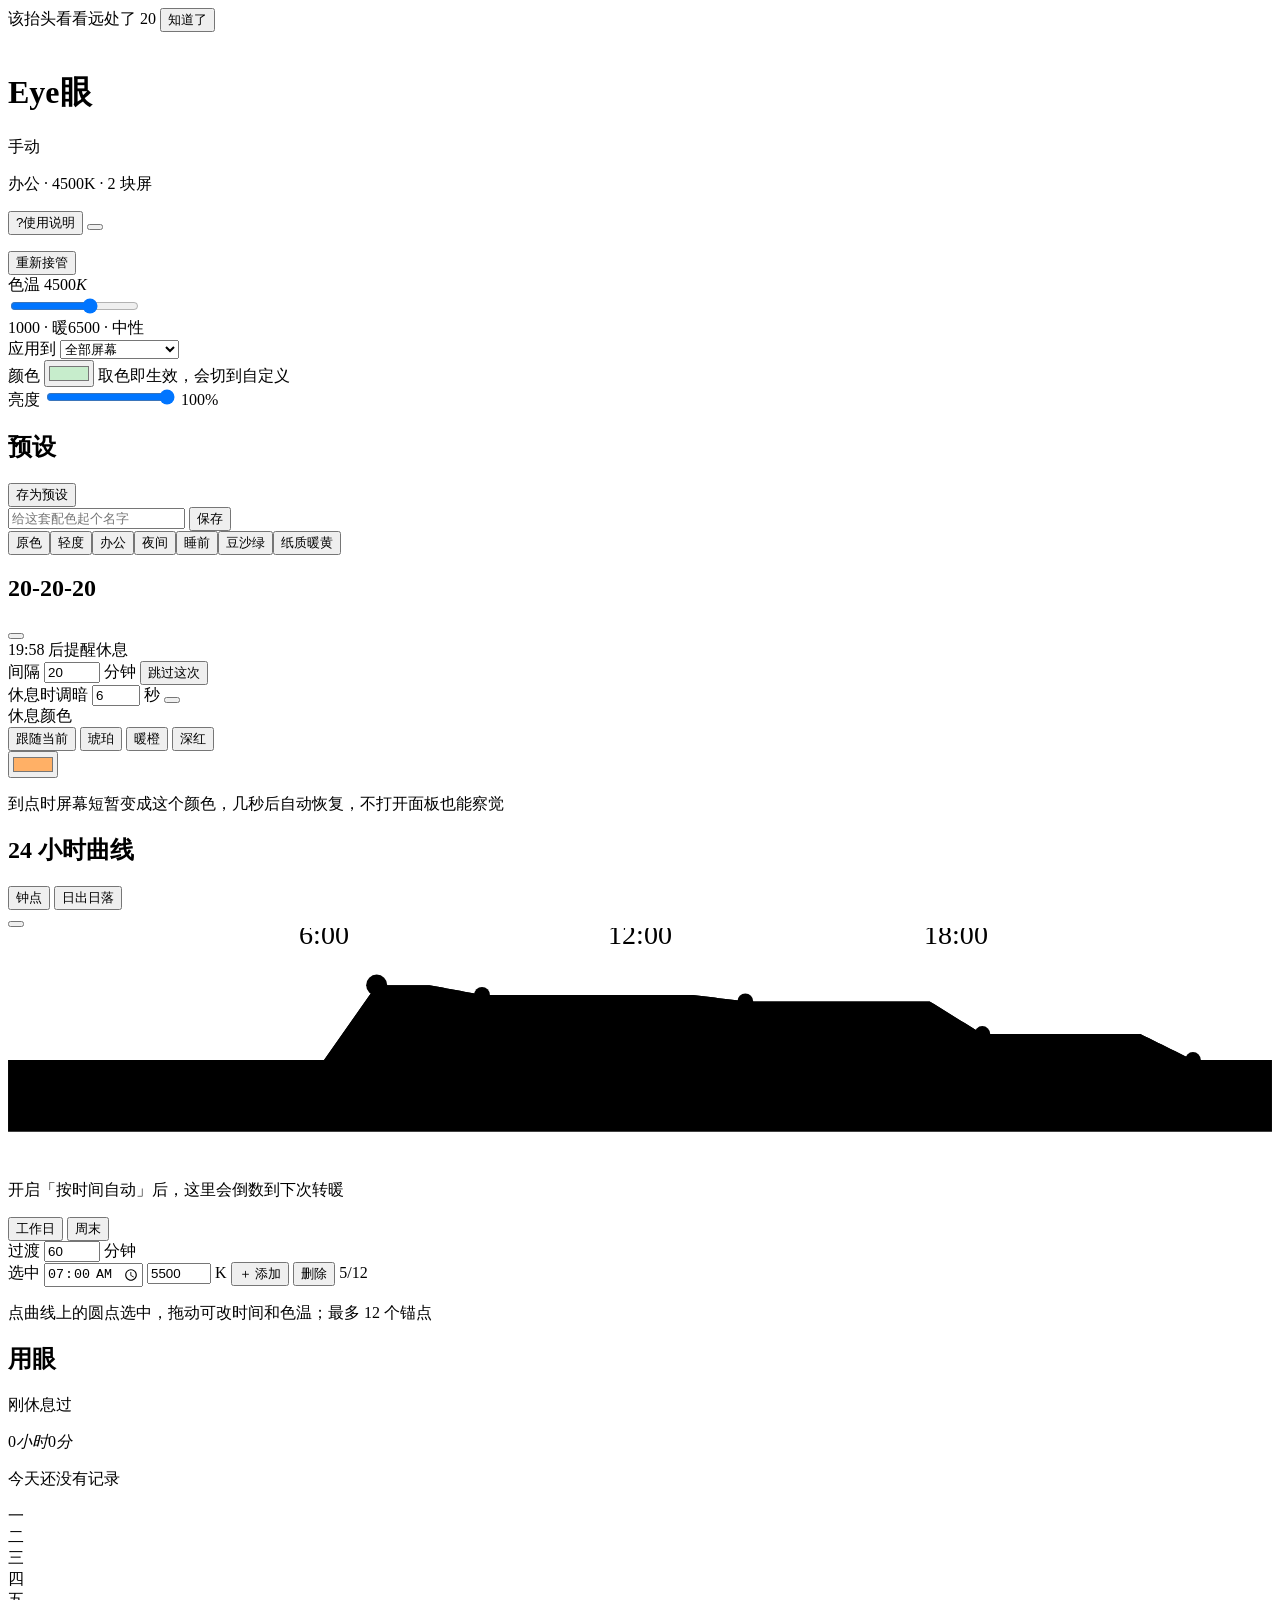
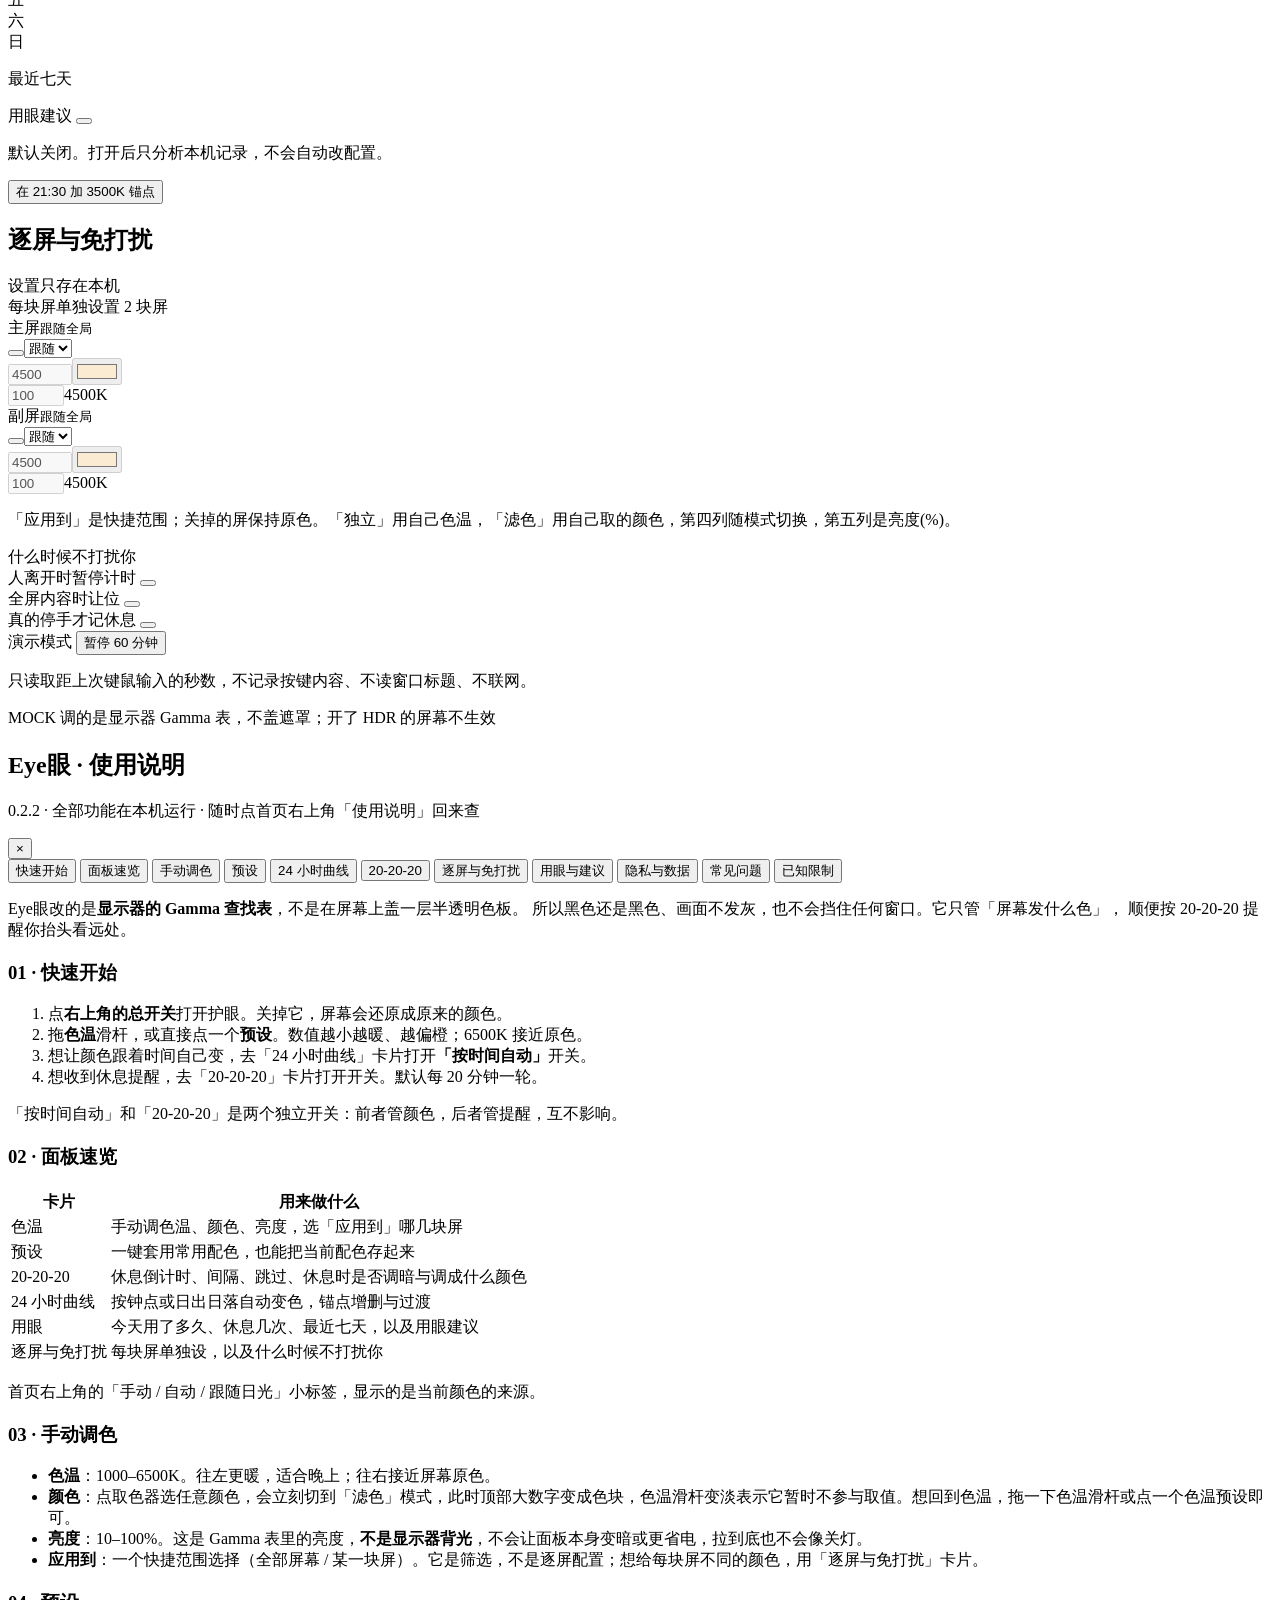
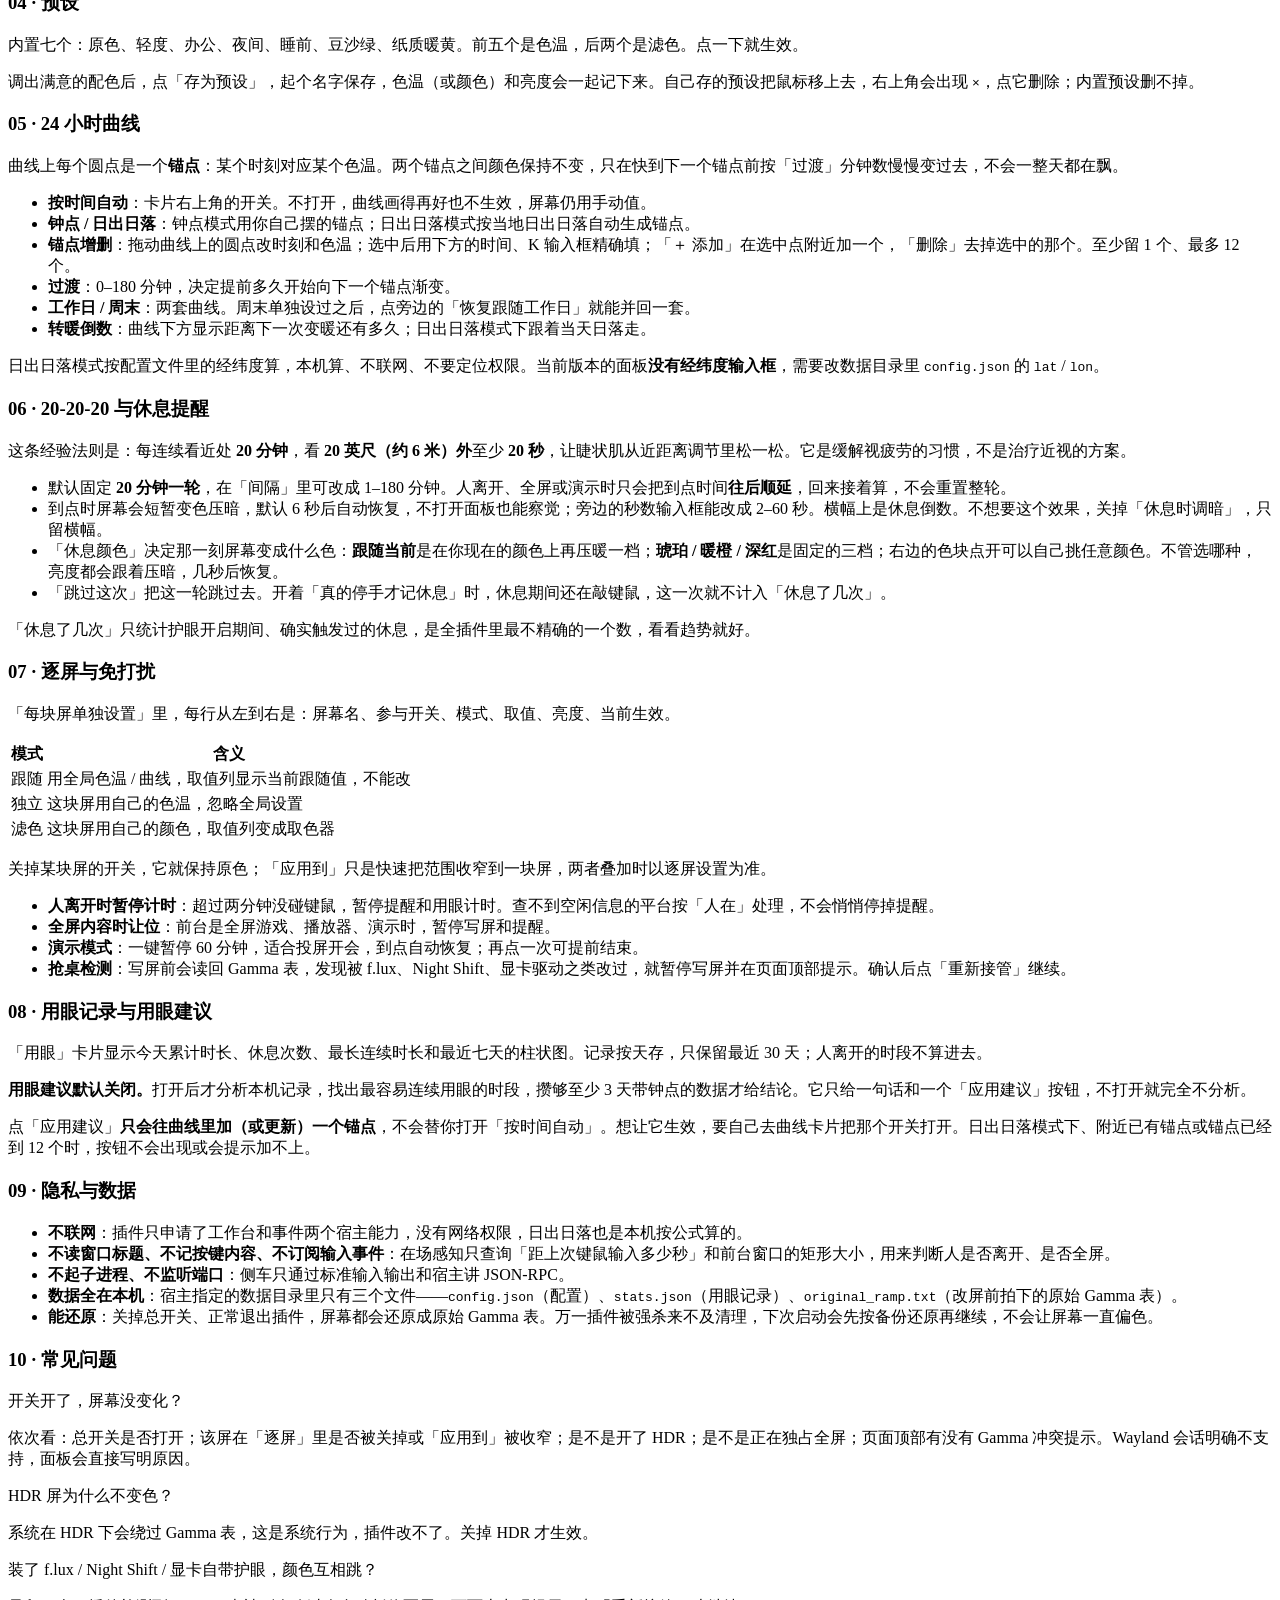
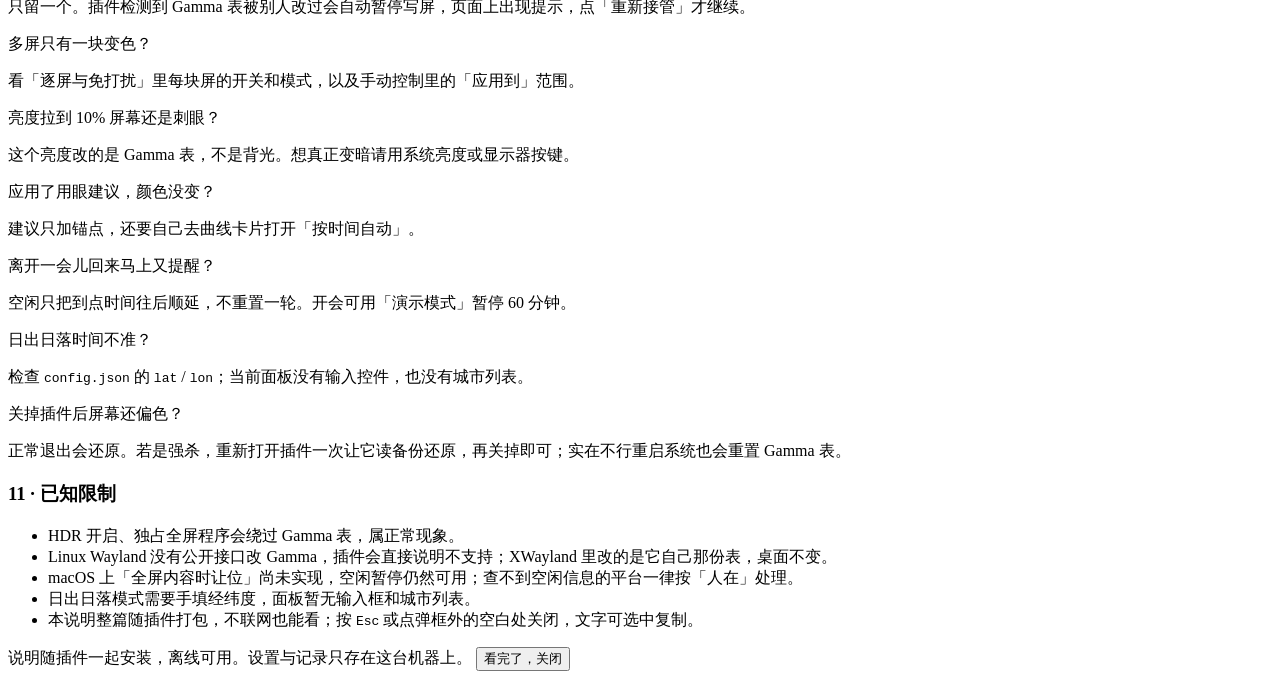
==== ui/index.html @ 9e2c1bf6 "feat: 休息压暗的颜色可选，跟随当前/固定色温/自选颜色 原来只有一种：在当前色温上乘 0.55 再压暖一档，亮度乘 0.7。现在多两档： 固定色温（琥珀 1900K / 暖橙 2400K / 深" ====
<!doctype html>
<html lang="zh-CN">
  <head>
    <meta charset="utf-8" />
    <meta name="viewport" content="width=device-width, initial-scale=1" />
    <title>Eye眼</title>
    <script src="theme.js"></script>
    <link rel="stylesheet" href="style.css" />
  </head>
  <body>
    <div id="banner" class="banner hidden">
      <span class="banner-title">该抬头看看远处了</span>
      <span id="bannerCount" class="banner-count">20</span>
      <button id="bannerClose" class="banner-btn">知道了</button>
    </div>

    <header class="head">
      <div class="brand">
        <img class="mark" src="icon.png" alt="" />
        <div>
          <div class="title-row">
            <h1>Eye眼</h1>
            <span id="mode" class="pill">手动</span>
          </div>
          <p id="sub" class="sub">正在连接…</p>
        </div>
      </div>
      <div class="head-actions">
        <button id="helpBtn" class="help-trigger" type="button" title="打开使用说明" aria-label="打开使用说明">
          <span class="help-mark" aria-hidden="true">?</span><span class="help-label">使用说明</span>
        </button>
        <button id="enabled" class="switch" role="switch" aria-checked="false" title="开关护眼">
          <span class="knob"></span>
        </button>
      </div>
    </header>

    <p id="supportNote" class="note blocked hidden"></p>
    <p id="hdrNote" class="note hidden"></p>
    <div id="conflictNote" class="note blocked hidden conflict-note">
      <span id="conflictText"></span>
      <button id="gammaResume" class="ghost compact">重新接管</button>
    </div>

    <main class="grid">
      <!-- ------------------------------------------------------------ 手动控制 -->
      <section class="card control">
        <div class="hero-head">
          <span class="label">色温</span>
          <span class="big" id="heroValue"><span id="kelvinNum">4500</span><i>K</i></span>
        </div>
        <input id="kelvin" class="range-temp" type="range" min="1000" max="6500" step="50" />
        <div class="scale"><span>1000 · 暖</span><span>6500 · 中性</span></div>

        <div class="divider"></div>

        <div class="row">
          <label for="target">应用到</label>
          <select id="target"></select>
        </div>

        <div class="row">
          <label for="color">颜色</label>
          <input id="color" type="color" value="#c7edcc" />
          <span class="muted">取色即生效，会切到自定义</span>
        </div>

        <div class="row">
          <label for="brightness">亮度</label>
          <input id="brightness" class="range-dim" type="range" min="10" max="100" step="1" />
          <span id="brightnessVal" class="val">100%</span>
        </div>
      </section>

      <!-- -------------------------------------------------------------- 预设 -->
      <section class="card presets-card">
        <div class="card-head">
          <h2>预设</h2>
          <button id="savePreset" class="ghost compact">存为预设</button>
        </div>
        <div id="presetForm" class="preset-form hidden">
          <input id="presetName" type="text" maxlength="24" placeholder="给这套配色起个名字" />
          <button id="presetConfirm" class="ghost">保存</button>
        </div>
        <div id="presets" class="presets"></div>
      </section>

      <!-- ---------------------------------------------------------- 20-20-20 -->
      <section class="card break-card">
        <div class="card-head">
          <h2>20-20-20</h2>
          <button id="breakOn" class="switch" role="switch" aria-checked="false" title="休息提醒">
            <span class="knob"></span>
          </button>
        </div>
        <div class="clock">
          <span id="breakTime" class="clock-num">20:00</span>
          <span id="breakCap" class="clock-cap">后提醒休息</span>
        </div>
        <div class="bar"><div id="breakBar" class="bar-fill"></div></div>
        <div class="row compact">
          <label for="workMinutes">间隔</label>
          <input id="workMinutes" class="num" type="number" min="1" max="180" step="1" />
          <span class="unit">分钟</span>
          <button id="skip" class="ghost">跳过这次</button>
        </div>
        <div class="row compact">
          <label class="row-label grow">休息时调暗</label>
          <input
            id="dimSeconds"
            class="num small"
            type="number"
            min="2"
            max="60"
            step="1"
            title="压暗持续多少秒"
          />
          <span class="unit">秒</span>
          <button id="dimScreen" class="switch" role="switch" aria-checked="true" title="休息时把屏幕调暖压暗">
            <span class="knob"></span>
          </button>
        </div>
        <div class="row compact">
          <label class="row-label grow">休息颜色</label>
          <div class="seg small" id="restTintSeg">
            <button data-mode="auto" title="在当前颜色上再压暖一档">跟随当前</button>
            <button data-mode="kelvin" data-kelvin="1900" title="1900K 琥珀">琥珀</button>
            <button data-mode="kelvin" data-kelvin="2400" title="2400K 暖橙">暖橙</button>
            <button data-mode="kelvin" data-kelvin="1200" title="1200K 偏红">深红</button>
          </div>
          <input id="restColor" type="color" value="#ffb066" title="自选休息颜色，点一下就用它" />
        </div>
        <p class="hint tight">到点时屏幕短暂变成这个颜色，几秒后自动恢复，不打开面板也能察觉</p>
      </section>

      <!-- ------------------------------------------------------------ 曲线 -->
      <section class="card curve-card">
        <div class="card-head">
          <h2>24 小时曲线</h2>
          <div class="head-tools">
            <div class="seg" id="modeSeg">
              <button type="button" data-mode="clock">钟点</button>
              <button type="button" data-mode="sun">日出日落</button>
            </div>
            <button id="auto" class="switch" role="switch" aria-checked="false" title="按时间自动">
              <span class="knob"></span>
            </button>
          </div>
        </div>

        <div class="curve-wrap">
          <svg id="curve" viewBox="0 0 720 132" preserveAspectRatio="xMidYMid meet">
            <g id="curveGrid"></g>
            <path id="curveArea" class="curve-area" d="" />
            <path id="curveLine" class="curve-line" d="" />
            <g id="curveMarks"></g>
            <line id="curveNow" class="curve-now" x1="0" y1="14" x2="0" y2="116" />
            <g id="curveDots"></g>
          </svg>
        </div>

        <p id="sunCountdown" class="sun-countdown"></p>

        <div class="curve-foot">
          <div class="seg small" id="daySeg">
            <button type="button" data-day="weekday">工作日</button>
            <button type="button" data-day="weekend">周末</button>
          </div>
          <span id="dayNote" class="muted"></span>
          <label class="hint right">
            过渡
            <input id="transition" class="num small" type="number" min="0" max="180" step="10" />
            分钟
          </label>
        </div>

        <div class="anchor-bar">
          <span class="row-label">选中</span>
          <input id="anchorTime" type="time" />
          <input id="anchorK" class="num" type="number" min="1000" max="6500" step="50" />
          <span class="unit">K</span>
          <button id="anchorAdd" class="ghost compact" title="在选中点附近加一个锚点">＋ 添加</button>
          <button id="anchorDel" class="ghost compact" title="删除选中的锚点">删除</button>
          <span id="anchorCount" class="muted"></span>
        </div>
        <p id="anchorHint" class="hint tight"></p>
      </section>

      <!-- ------------------------------------------------------------ 用眼 -->
      <section class="card stats-card">
        <div class="card-head">
          <h2>用眼</h2>
          <span id="streakPill" class="pill off">未开始</span>
        </div>
        <p class="stats-big">
          <span id="todayHours">0</span><i>小时</i><span id="todayMins">0</span><i>分</i>
        </p>
        <p id="todayMeta" class="muted">今天还没有记录</p>
        <div id="weekBars" class="week-bars"></div>
        <p class="muted week-cap">最近七天</p>

        <div class="insight">
          <div class="insight-head">
            <span class="row-label grow">用眼建议</span>
            <button id="insightOn" class="switch" role="switch" aria-checked="false" title="分析用眼记录并给出建议">
              <span class="knob"></span>
            </button>
          </div>
          <p id="insightText" class="hint tight"></p>
          <button id="insightApply" class="ghost compact hidden">应用建议</button>
        </div>
      </section>

      <!-- ------------------------------------------------ 逐屏设置与免打扰 -->
      <section class="card settings-card">
        <div class="card-head">
          <h2>逐屏与免打扰</h2>
          <span class="muted">设置只存在本机</span>
        </div>
        <div class="settings-grid">
          <div class="settings-col">
            <div class="col-head">
              <span class="row-label">每块屏单独设置</span>
              <span id="screenHint" class="muted"></span>
            </div>
            <div id="screenRows" class="screen-rows"></div>
            <p class="hint tight">「应用到」是快捷范围；关掉的屏保持原色。「独立」用自己色温，「滤色」用自己取的颜色，第四列随模式切换，第五列是亮度(%)。</p>
          </div>

          <div class="settings-col">
            <div class="col-head"><span class="row-label">什么时候不打扰你</span></div>
            <div class="row compact">
              <label class="row-label grow">人离开时暂停计时</label>
              <button id="idleAware" class="switch" role="switch" aria-checked="true" title="超过两分钟没碰键鼠就暂停提醒和用眼计时">
                <span class="knob"></span>
              </button>
            </div>
            <div class="row compact">
              <label class="row-label grow">全屏内容时让位</label>
              <button id="fullscreenPause" class="switch" role="switch" aria-checked="true" title="全屏游戏、播放器、演示时暂停写屏和提醒">
                <span class="knob"></span>
              </button>
            </div>
            <div class="row compact">
              <label class="row-label grow">真的停手才记休息</label>
              <button id="realRest" class="switch" role="switch" aria-checked="true" title="休息期间还在用电脑就不计入休息次数">
                <span class="knob"></span>
              </button>
            </div>
            <div class="row compact">
              <label class="row-label grow">演示模式</label>
              <button id="presentation" class="ghost compact">暂停 60 分钟</button>
            </div>
            <p id="presenceNote" class="hint tight"></p>
          </div>
        </div>
      </section>
    </main>

    <footer class="foot">
      <span id="hostMode" class="tag">连接中</span>
      <span>调的是显示器 Gamma 表，不盖遮罩；开了 HDR 的屏幕不生效</span>
    </footer>

    <!-- ------------------------------------------------------- 使用说明书 -->
    <!-- 沙箱 iframe 没有网络也没有磁盘，说明必须整篇写在页面里。 -->
    <div id="helpOverlay" class="help-overlay hidden">
      <div id="helpDialog" class="help-dialog" role="dialog" aria-modal="true" aria-labelledby="helpTitle" tabindex="-1">
        <div class="help-head">
          <div class="help-heading">
            <h2 id="helpTitle">Eye眼 · 使用说明</h2>
            <p>0.2.2 · 全部功能在本机运行 · 随时点首页右上角「使用说明」回来查</p>
          </div>
          <button id="helpClose" class="help-close" type="button" aria-label="关闭使用说明" title="关闭（Esc）">×</button>
        </div>

        <nav class="help-nav" aria-label="章节导航">
          <button type="button" data-jump="helpStart">快速开始</button>
          <button type="button" data-jump="helpPanel">面板速览</button>
          <button type="button" data-jump="helpTint">手动调色</button>
          <button type="button" data-jump="helpPreset">预设</button>
          <button type="button" data-jump="helpCurve">24 小时曲线</button>
          <button type="button" data-jump="helpBreak">20-20-20</button>
          <button type="button" data-jump="helpScreens">逐屏与免打扰</button>
          <button type="button" data-jump="helpStats">用眼与建议</button>
          <button type="button" data-jump="helpPrivacy">隐私与数据</button>
          <button type="button" data-jump="helpFaq">常见问题</button>
          <button type="button" data-jump="helpLimits">已知限制</button>
        </nav>

        <div id="helpBody" class="help-body">
          <p class="help-lead">
            Eye眼改的是<strong>显示器的 Gamma 查找表</strong>，不是在屏幕上盖一层半透明色板。
            所以黑色还是黑色、画面不发灰，也不会挡住任何窗口。它只管「屏幕发什么色」，
            顺便按 20-20-20 提醒你抬头看远处。
          </p>

          <section id="helpStart" class="help-sec">
            <h3>01 · 快速开始</h3>
            <ol class="help-steps">
              <li>点<strong>右上角的总开关</strong>打开护眼。关掉它，屏幕会还原成原来的颜色。</li>
              <li>拖<strong>色温</strong>滑杆，或直接点一个<strong>预设</strong>。数值越小越暖、越偏橙；6500K 接近原色。</li>
              <li>想让颜色跟着时间自己变，去「24 小时曲线」卡片打开<strong>「按时间自动」</strong>开关。</li>
              <li>想收到休息提醒，去「20-20-20」卡片打开开关。默认每 20 分钟一轮。</li>
            </ol>
            <p class="help-note">「按时间自动」和「20-20-20」是两个独立开关：前者管颜色，后者管提醒，互不影响。</p>
          </section>

          <section id="helpPanel" class="help-sec">
            <h3>02 · 面板速览</h3>
            <table class="help-table">
              <thead><tr><th>卡片</th><th>用来做什么</th></tr></thead>
              <tbody>
                <tr><td>色温</td><td>手动调色温、颜色、亮度，选「应用到」哪几块屏</td></tr>
                <tr><td>预设</td><td>一键套用常用配色，也能把当前配色存起来</td></tr>
                <tr><td>20-20-20</td><td>休息倒计时、间隔、跳过、休息时是否调暗与调成什么颜色</td></tr>
                <tr><td>24 小时曲线</td><td>按钟点或日出日落自动变色，锚点增删与过渡</td></tr>
                <tr><td>用眼</td><td>今天用了多久、休息几次、最近七天，以及用眼建议</td></tr>
                <tr><td>逐屏与免打扰</td><td>每块屏单独设，以及什么时候不打扰你</td></tr>
              </tbody>
            </table>
            <p>首页右上角的「手动 / 自动 / 跟随日光」小标签，显示的是当前颜色的来源。</p>
          </section>

          <section id="helpTint" class="help-sec">
            <h3>03 · 手动调色</h3>
            <ul>
              <li><strong>色温</strong>：1000–6500K。往左更暖，适合晚上；往右接近屏幕原色。</li>
              <li><strong>颜色</strong>：点取色器选任意颜色，会立刻切到「滤色」模式，此时顶部大数字变成色块，色温滑杆变淡表示它暂时不参与取值。想回到色温，拖一下色温滑杆或点一个色温预设即可。</li>
              <li><strong>亮度</strong>：10–100%。这是 Gamma 表里的亮度，<strong>不是显示器背光</strong>，不会让面板本身变暗或更省电，拉到底也不会像关灯。</li>
              <li><strong>应用到</strong>：一个快捷范围选择（全部屏幕 / 某一块屏）。它是筛选，不是逐屏配置；想给每块屏不同的颜色，用「逐屏与免打扰」卡片。</li>
            </ul>
          </section>

          <section id="helpPreset" class="help-sec">
            <h3>04 · 预设</h3>
            <p>内置七个：原色、轻度、办公、夜间、睡前、豆沙绿、纸质暖黄。前五个是色温，后两个是滤色。点一下就生效。</p>
            <p>调出满意的配色后，点「存为预设」，起个名字保存，色温（或颜色）和亮度会一起记下来。自己存的预设把鼠标移上去，右上角会出现 <code>×</code>，点它删除；内置预设删不掉。</p>
          </section>

          <section id="helpCurve" class="help-sec">
            <h3>05 · 24 小时曲线</h3>
            <p>曲线上每个圆点是一个<strong>锚点</strong>：某个时刻对应某个色温。两个锚点之间颜色保持不变，只在快到下一个锚点前按「过渡」分钟数慢慢变过去，不会一整天都在飘。</p>
            <ul>
              <li><strong>按时间自动</strong>：卡片右上角的开关。不打开，曲线画得再好也不生效，屏幕仍用手动值。</li>
              <li><strong>钟点 / 日出日落</strong>：钟点模式用你自己摆的锚点；日出日落模式按当地日出日落自动生成锚点。</li>
              <li><strong>锚点增删</strong>：拖动曲线上的圆点改时刻和色温；选中后用下方的时间、K 输入框精确填；「＋ 添加」在选中点附近加一个，「删除」去掉选中的那个。至少留 1 个、最多 12 个。</li>
              <li><strong>过渡</strong>：0–180 分钟，决定提前多久开始向下一个锚点渐变。</li>
              <li><strong>工作日 / 周末</strong>：两套曲线。周末单独设过之后，点旁边的「恢复跟随工作日」就能并回一套。</li>
              <li><strong>转暖倒数</strong>：曲线下方显示距离下一次变暖还有多久；日出日落模式下跟着当天日落走。</li>
            </ul>
            <p class="help-note">日出日落模式按配置文件里的经纬度算，本机算、不联网、不要定位权限。当前版本的面板<strong>没有经纬度输入框</strong>，需要改数据目录里 <code>config.json</code> 的 <code>lat</code> / <code>lon</code>。</p>
          </section>

          <section id="helpBreak" class="help-sec">
            <h3>06 · 20-20-20 与休息提醒</h3>
            <p>这条经验法则是：每连续看近处 <strong>20 分钟</strong>，看 <strong>20 英尺（约 6 米）外</strong>至少 <strong>20 秒</strong>，让睫状肌从近距离调节里松一松。它是缓解视疲劳的习惯，不是治疗近视的方案。</p>
            <ul>
              <li>默认固定 <strong>20 分钟一轮</strong>，在「间隔」里可改成 1–180 分钟。人离开、全屏或演示时只会把到点时间<strong>往后顺延</strong>，回来接着算，不会重置整轮。</li>
              <li>到点时屏幕会短暂变色压暗，默认 6 秒后自动恢复，不打开面板也能察觉；旁边的秒数输入框能改成 2–60 秒。横幅上是休息倒数。不想要这个效果，关掉「休息时调暗」，只留横幅。</li>
              <li>「休息颜色」决定那一刻屏幕变成什么色：<strong>跟随当前</strong>是在你现在的颜色上再压暖一档；<strong>琥珀 / 暖橙 / 深红</strong>是固定的三档；右边的色块点开可以自己挑任意颜色。不管选哪种，亮度都会跟着压暗，几秒后恢复。</li>
              <li>「跳过这次」把这一轮跳过去。开着「真的停手才记休息」时，休息期间还在敲键鼠，这一次就不计入「休息了几次」。</li>
            </ul>
            <p class="help-note">「休息了几次」只统计护眼开启期间、确实触发过的休息，是全插件里最不精确的一个数，看看趋势就好。</p>
          </section>

          <section id="helpScreens" class="help-sec">
            <h3>07 · 逐屏与免打扰</h3>
            <p>「每块屏单独设置」里，每行从左到右是：屏幕名、参与开关、模式、取值、亮度、当前生效。</p>
            <table class="help-table">
              <thead><tr><th>模式</th><th>含义</th></tr></thead>
              <tbody>
                <tr><td>跟随</td><td>用全局色温 / 曲线，取值列显示当前跟随值，不能改</td></tr>
                <tr><td>独立</td><td>这块屏用自己的色温，忽略全局设置</td></tr>
                <tr><td>滤色</td><td>这块屏用自己的颜色，取值列变成取色器</td></tr>
              </tbody>
            </table>
            <p>关掉某块屏的开关，它就保持原色；「应用到」只是快速把范围收窄到一块屏，两者叠加时以逐屏设置为准。</p>
            <ul>
              <li><strong>人离开时暂停计时</strong>：超过两分钟没碰键鼠，暂停提醒和用眼计时。查不到空闲信息的平台按「人在」处理，不会悄悄停掉提醒。</li>
              <li><strong>全屏内容时让位</strong>：前台是全屏游戏、播放器、演示时，暂停写屏和提醒。</li>
              <li><strong>演示模式</strong>：一键暂停 60 分钟，适合投屏开会，到点自动恢复；再点一次可提前结束。</li>
              <li><strong>抢桌检测</strong>：写屏前会读回 Gamma 表，发现被 f.lux、Night Shift、显卡驱动之类改过，就暂停写屏并在页面顶部提示。确认后点「重新接管」继续。</li>
            </ul>
          </section>

          <section id="helpStats" class="help-sec">
            <h3>08 · 用眼记录与用眼建议</h3>
            <p>「用眼」卡片显示今天累计时长、休息次数、最长连续时长和最近七天的柱状图。记录按天存，只保留最近 30 天；人离开的时段不算进去。</p>
            <p><strong>用眼建议默认关闭。</strong>打开后才分析本机记录，找出最容易连续用眼的时段，攒够至少 3 天带钟点的数据才给结论。它只给一句话和一个「应用建议」按钮，不打开就完全不分析。</p>
            <p class="help-note">点「应用建议」<strong>只会往曲线里加（或更新）一个锚点</strong>，不会替你打开「按时间自动」。想让它生效，要自己去曲线卡片把那个开关打开。日出日落模式下、附近已有锚点或锚点已经到 12 个时，按钮不会出现或会提示加不上。</p>
          </section>

          <section id="helpPrivacy" class="help-sec">
            <h3>09 · 隐私与数据</h3>
            <ul>
              <li><strong>不联网</strong>：插件只申请了工作台和事件两个宿主能力，没有网络权限，日出日落也是本机按公式算的。</li>
              <li><strong>不读窗口标题、不记按键内容、不订阅输入事件</strong>：在场感知只查询「距上次键鼠输入多少秒」和前台窗口的矩形大小，用来判断人是否离开、是否全屏。</li>
              <li><strong>不起子进程、不监听端口</strong>：侧车只通过标准输入输出和宿主讲 JSON-RPC。</li>
              <li><strong>数据全在本机</strong>：宿主指定的数据目录里只有三个文件——<code>config.json</code>（配置）、<code>stats.json</code>（用眼记录）、<code>original_ramp.txt</code>（改屏前拍下的原始 Gamma 表）。</li>
              <li><strong>能还原</strong>：关掉总开关、正常退出插件，屏幕都会还原成原始 Gamma 表。万一插件被强杀来不及清理，下次启动会先按备份还原再继续，不会让屏幕一直偏色。</li>
            </ul>
          </section>

          <section id="helpFaq" class="help-sec">
            <h3>10 · 常见问题</h3>
            <div class="qa"><p class="q">开关开了，屏幕没变化？</p><p class="a">依次看：总开关是否打开；该屏在「逐屏」里是否被关掉或「应用到」被收窄；是不是开了 HDR；是不是正在独占全屏；页面顶部有没有 Gamma 冲突提示。Wayland 会话明确不支持，面板会直接写明原因。</p></div>
            <div class="qa"><p class="q">HDR 屏为什么不变色？</p><p class="a">系统在 HDR 下会绕过 Gamma 表，这是系统行为，插件改不了。关掉 HDR 才生效。</p></div>
            <div class="qa"><p class="q">装了 f.lux / Night Shift / 显卡自带护眼，颜色互相跳？</p><p class="a">只留一个。插件检测到 Gamma 表被别人改过会自动暂停写屏，页面上出现提示，点「重新接管」才继续。</p></div>
            <div class="qa"><p class="q">多屏只有一块变色？</p><p class="a">看「逐屏与免打扰」里每块屏的开关和模式，以及手动控制里的「应用到」范围。</p></div>
            <div class="qa"><p class="q">亮度拉到 10% 屏幕还是刺眼？</p><p class="a">这个亮度改的是 Gamma 表，不是背光。想真正变暗请用系统亮度或显示器按键。</p></div>
            <div class="qa"><p class="q">应用了用眼建议，颜色没变？</p><p class="a">建议只加锚点，还要自己去曲线卡片打开「按时间自动」。</p></div>
            <div class="qa"><p class="q">离开一会儿回来马上又提醒？</p><p class="a">空闲只把到点时间往后顺延，不重置一轮。开会可用「演示模式」暂停 60 分钟。</p></div>
            <div class="qa"><p class="q">日出日落时间不准？</p><p class="a">检查 <code>config.json</code> 的 <code>lat</code> / <code>lon</code>；当前面板没有输入控件，也没有城市列表。</p></div>
            <div class="qa"><p class="q">关掉插件后屏幕还偏色？</p><p class="a">正常退出会还原。若是强杀，重新打开插件一次让它读备份还原，再关掉即可；实在不行重启系统也会重置 Gamma 表。</p></div>
          </section>

          <section id="helpLimits" class="help-sec">
            <h3>11 · 已知限制</h3>
            <ul>
              <li>HDR 开启、独占全屏程序会绕过 Gamma 表，属正常现象。</li>
              <li>Linux Wayland 没有公开接口改 Gamma，插件会直接说明不支持；XWayland 里改的是它自己那份表，桌面不变。</li>
              <li>macOS 上「全屏内容时让位」尚未实现，空闲暂停仍然可用；查不到空闲信息的平台一律按「人在」处理。</li>
              <li>日出日落模式需要手填经纬度，面板暂无输入框和城市列表。</li>
              <li>本说明整篇随插件打包，不联网也能看；按 <kbd>Esc</kbd> 或点弹框外的空白处关闭，文字可选中复制。</li>
            </ul>
          </section>
        </div>

        <div class="help-foot">
          <span>说明随插件一起安装，离线可用。设置与记录只存在这台机器上。</span>
          <button id="helpBottomClose" class="ghost compact" type="button">看完了，关闭</button>
        </div>
      </div>
    </div>

    <script type="module" src="app.js"></script>
  </body>
</html>
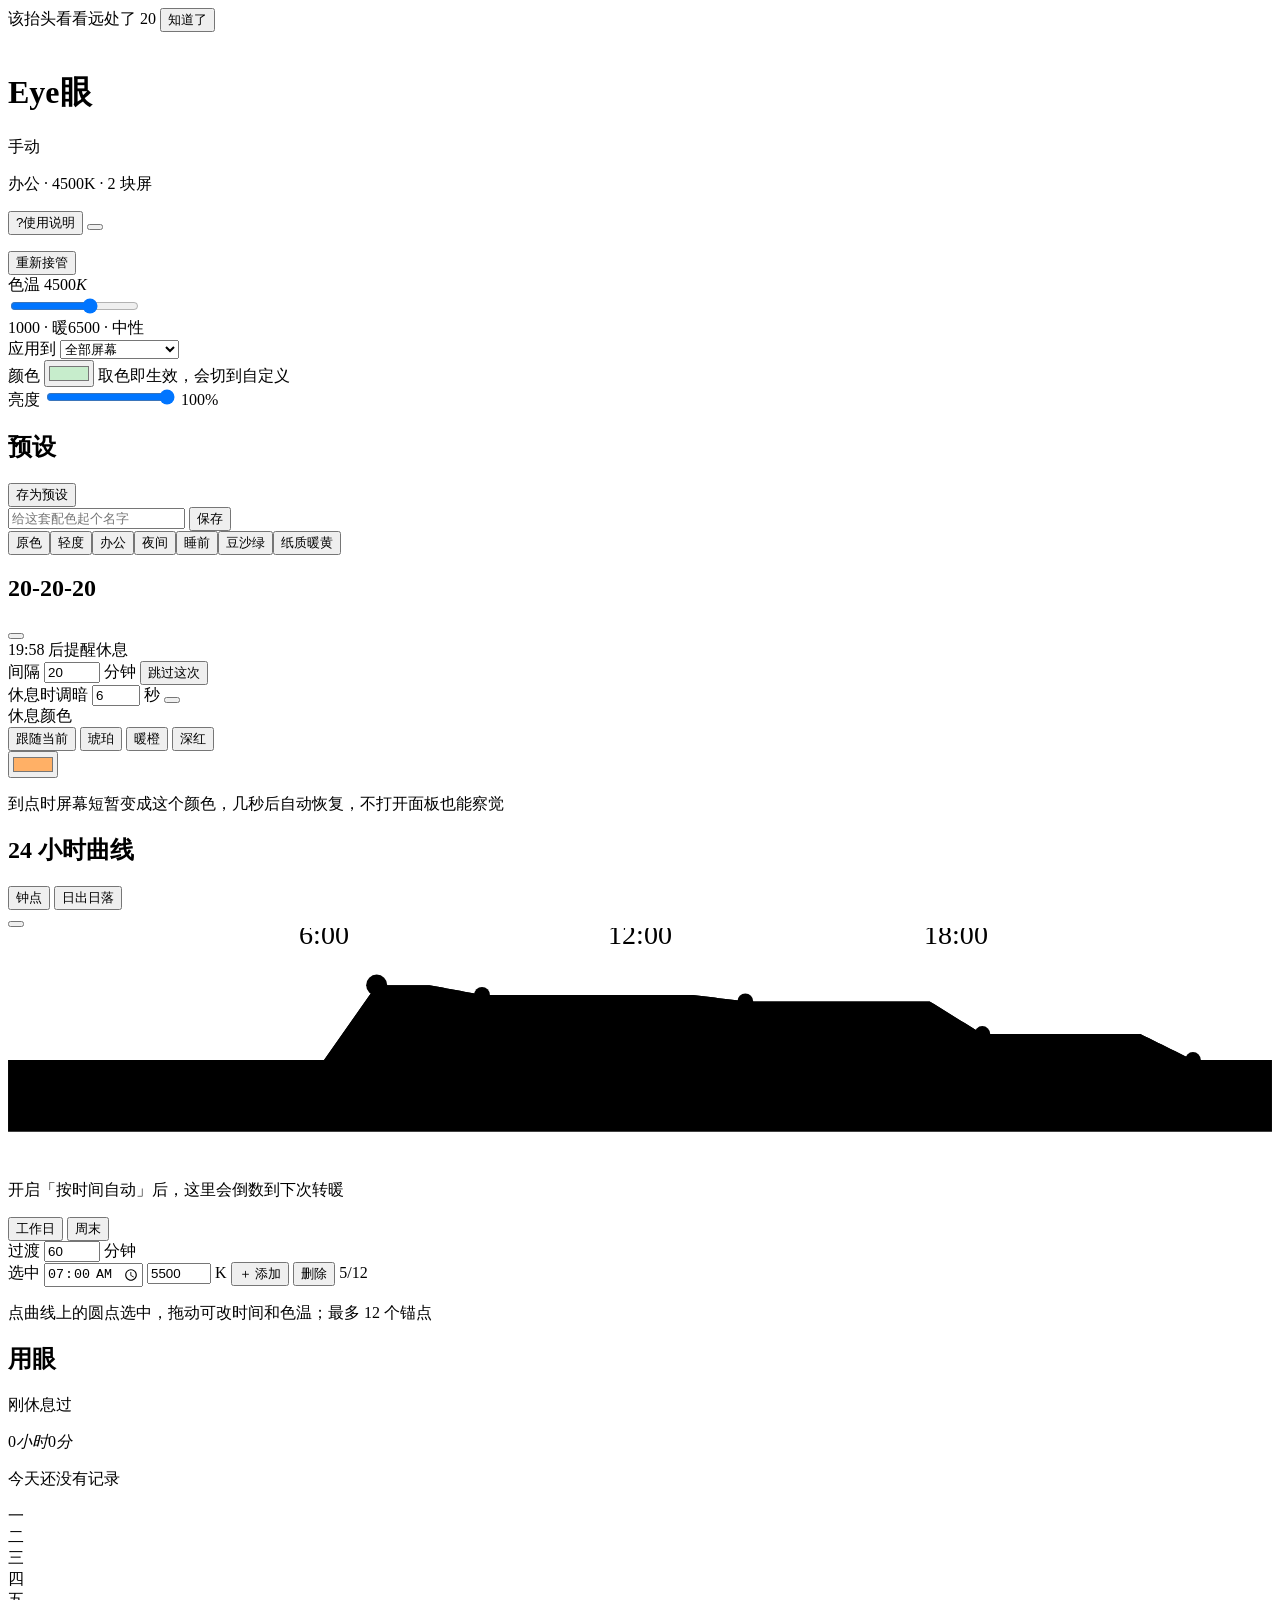
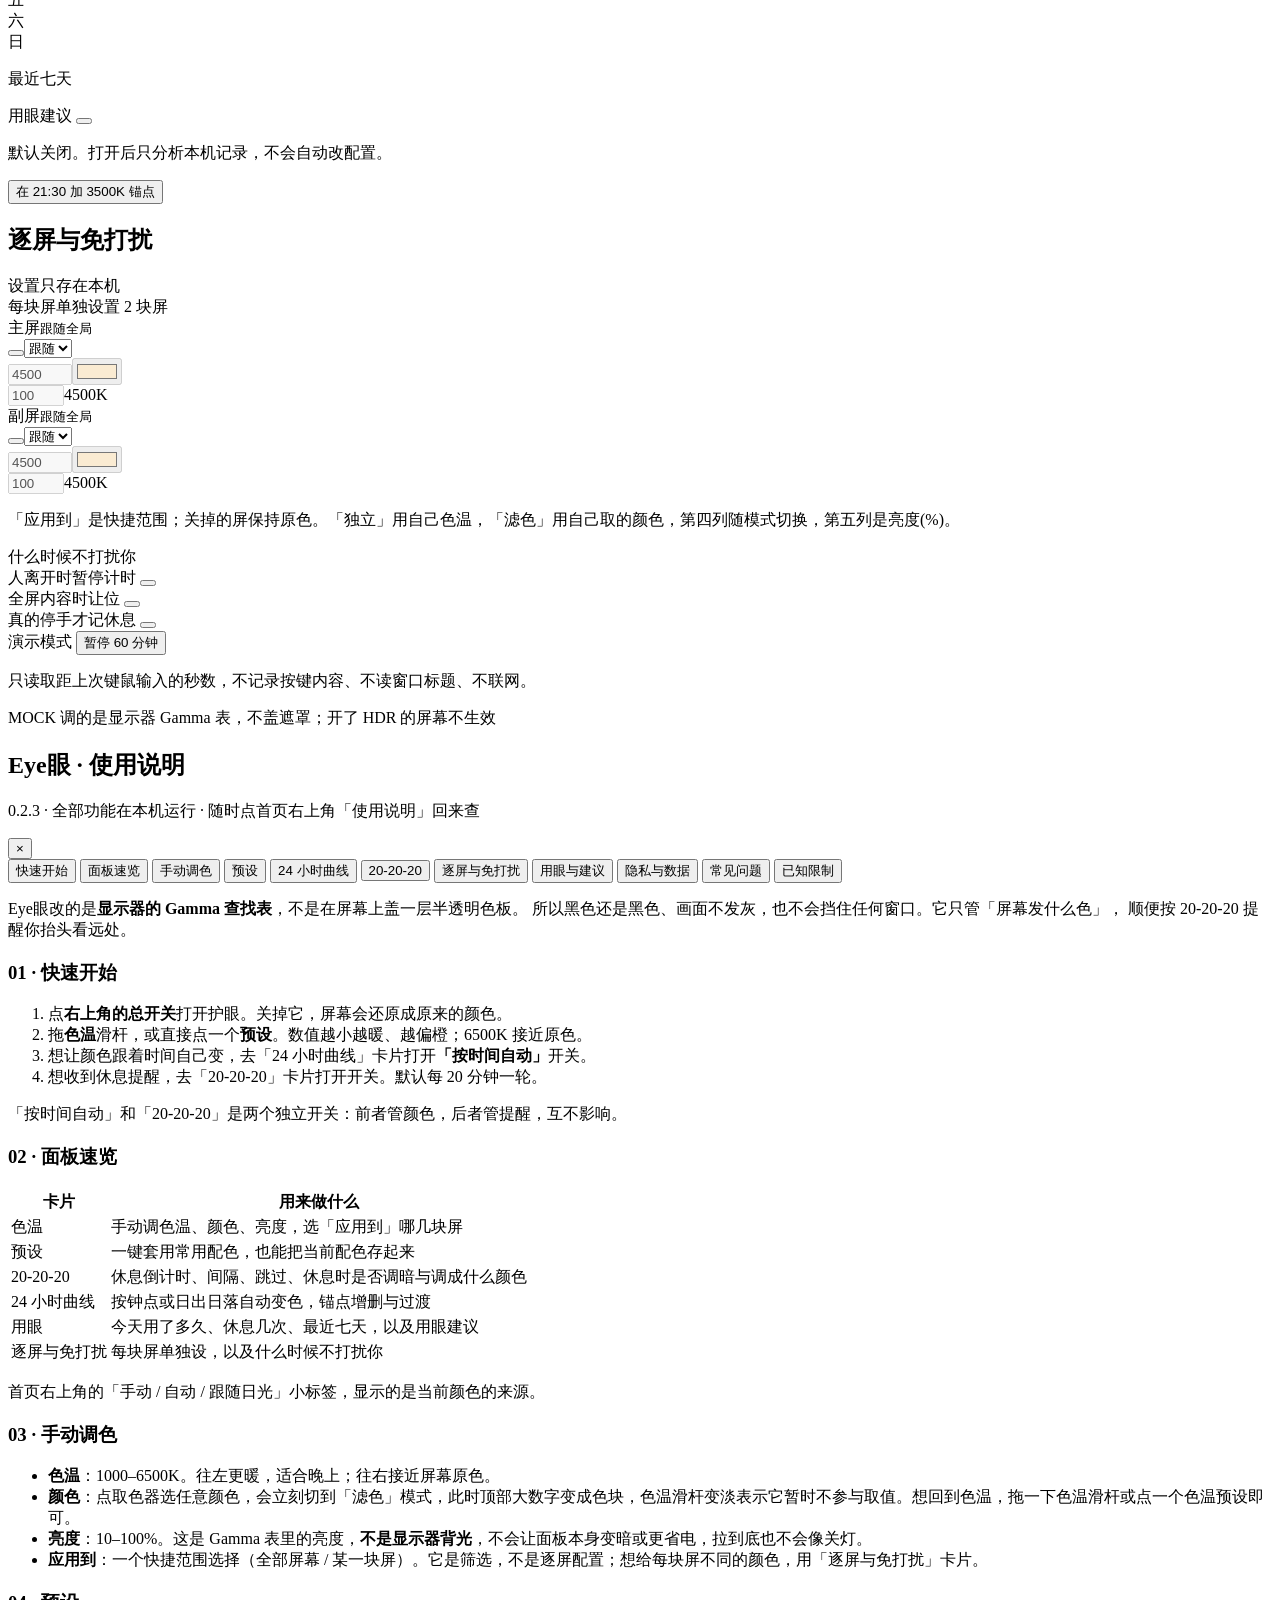
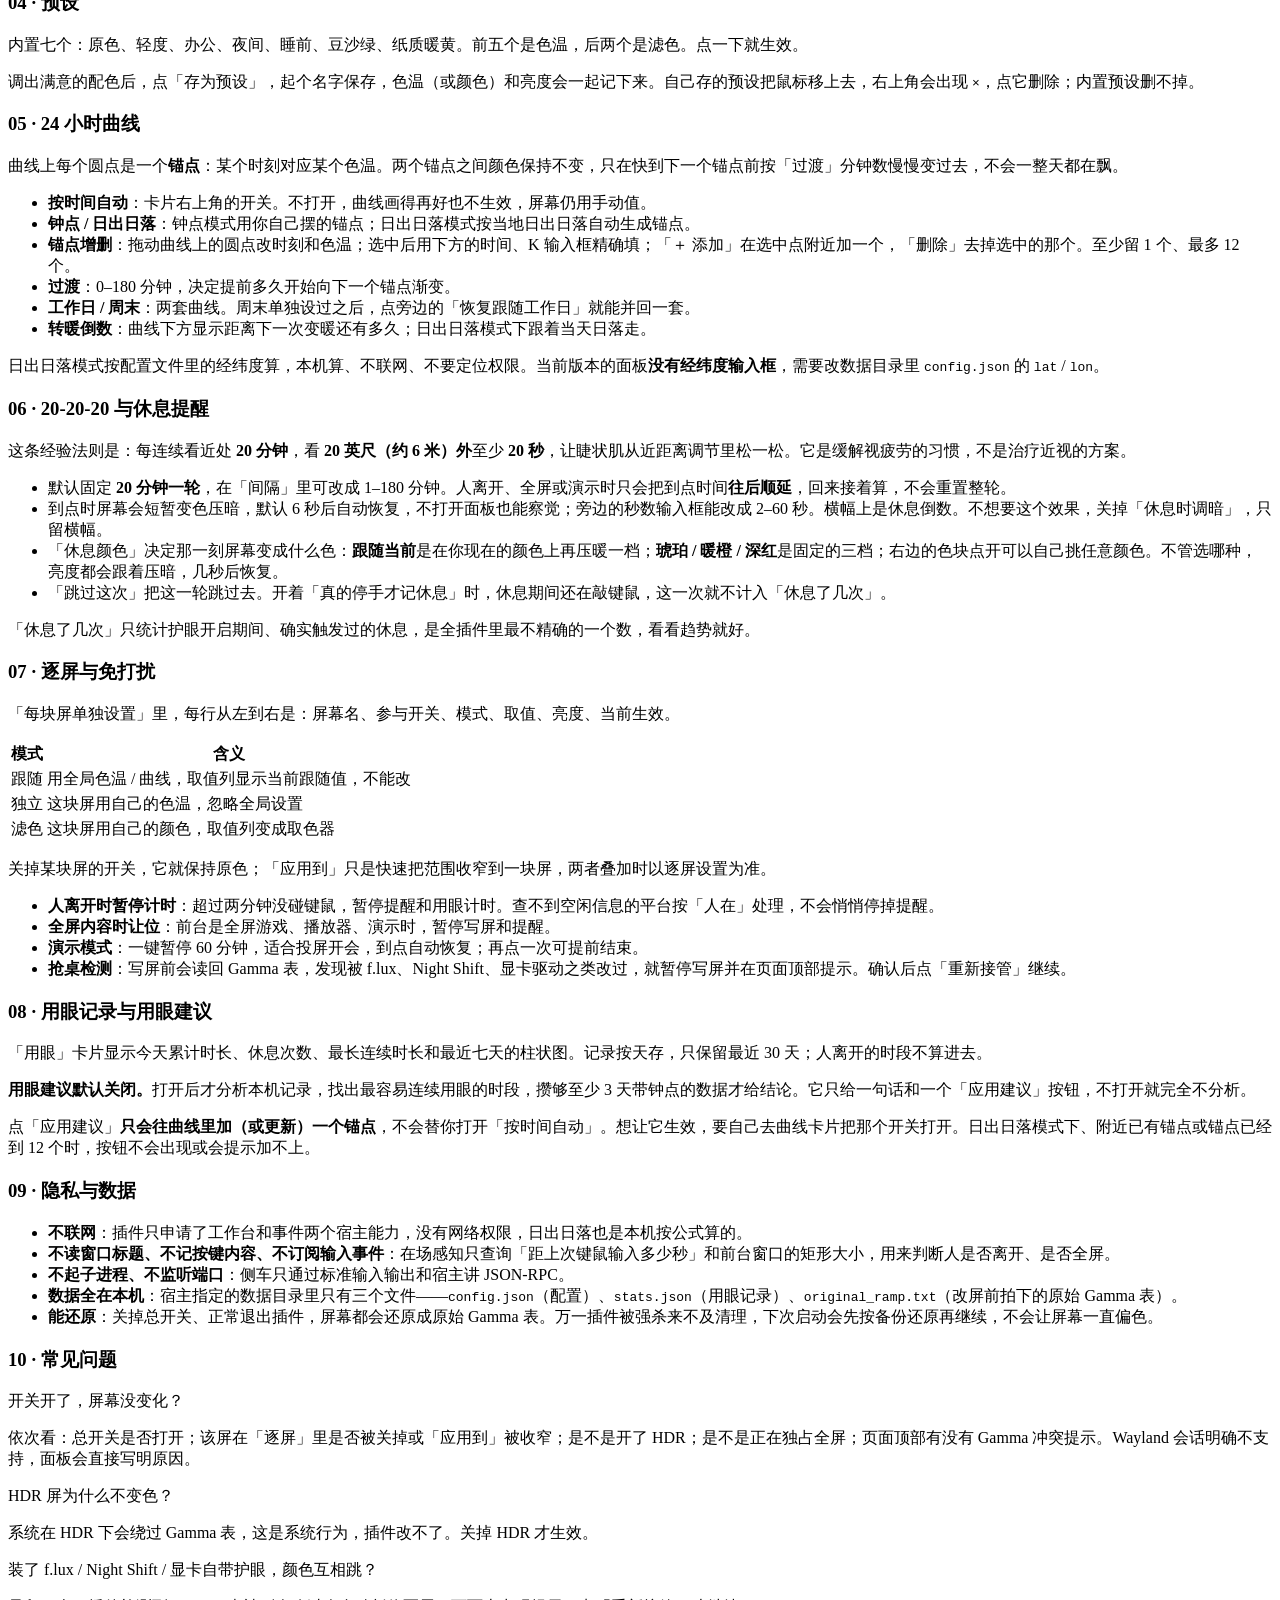
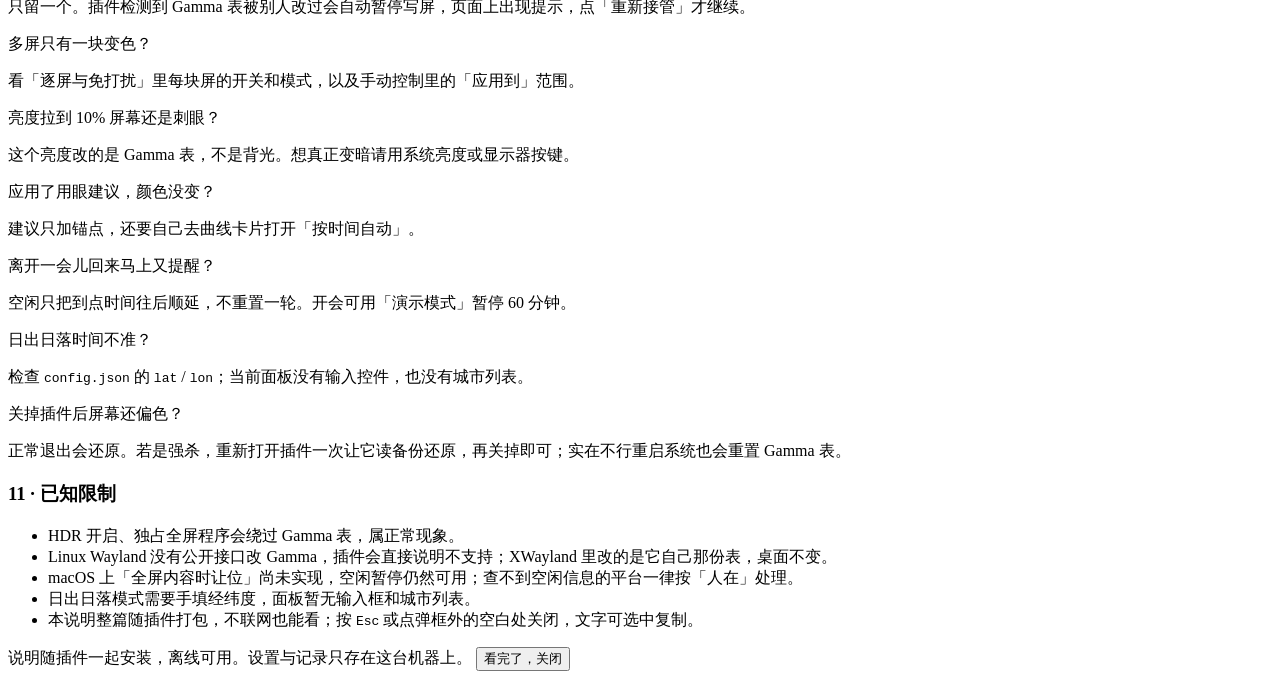
==== commit 6ba53622: "release: 出 0.2.3 包，休息压暗的颜色可选 休息时屏幕压成什么色现在能自己选：跟随当前 / 琥珀 1900K / 暖橙 2400K / 深红 1200K / 自取一色。默认仍是原来的相对" ====
--- a/ui/index.html
+++ b/ui/index.html
@@ -269,7 +269,7 @@
         <div class="help-head">
           <div class="help-heading">
             <h2 id="helpTitle">Eye眼 · 使用说明</h2>
-            <p>0.2.2 · 全部功能在本机运行 · 随时点首页右上角「使用说明」回来查</p>
+            <p>0.2.3 · 全部功能在本机运行 · 随时点首页右上角「使用说明」回来查</p>
           </div>
           <button id="helpClose" class="help-close" type="button" aria-label="关闭使用说明" title="关闭（Esc）">×</button>
         </div>
